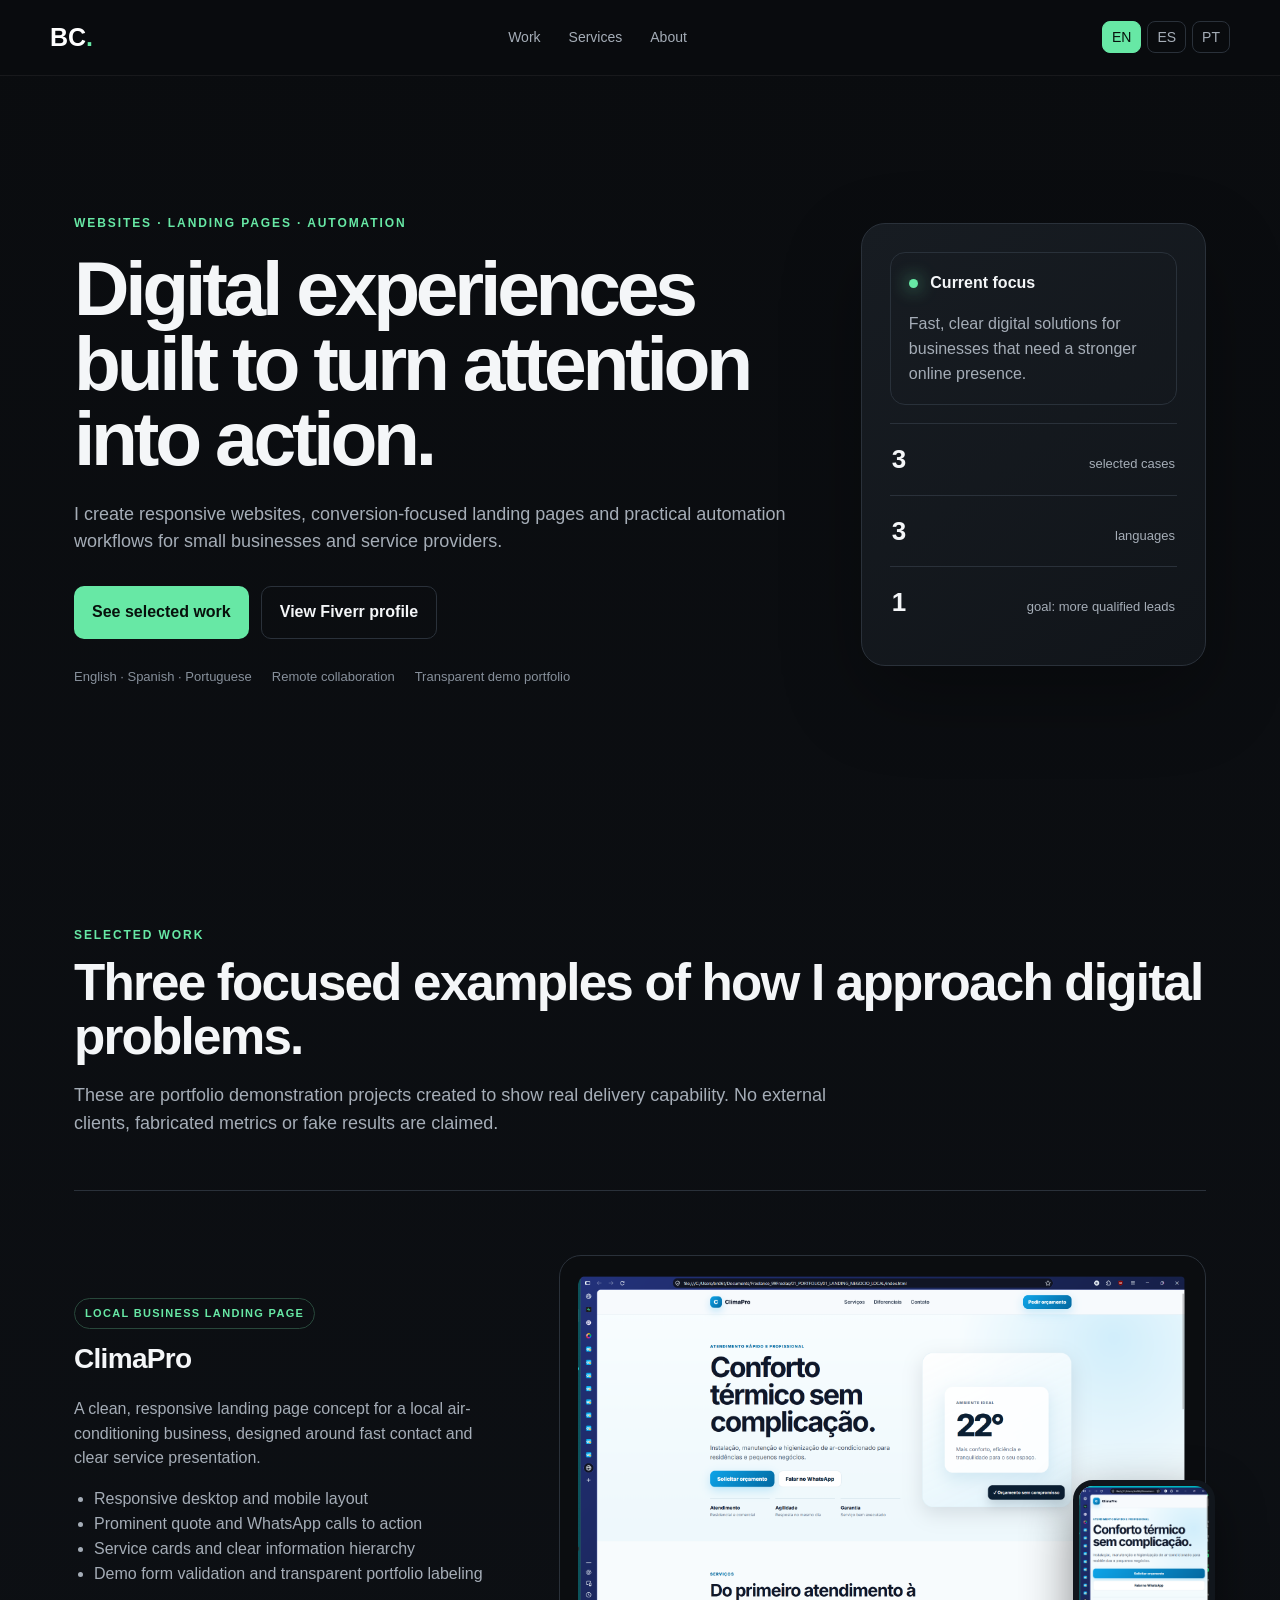
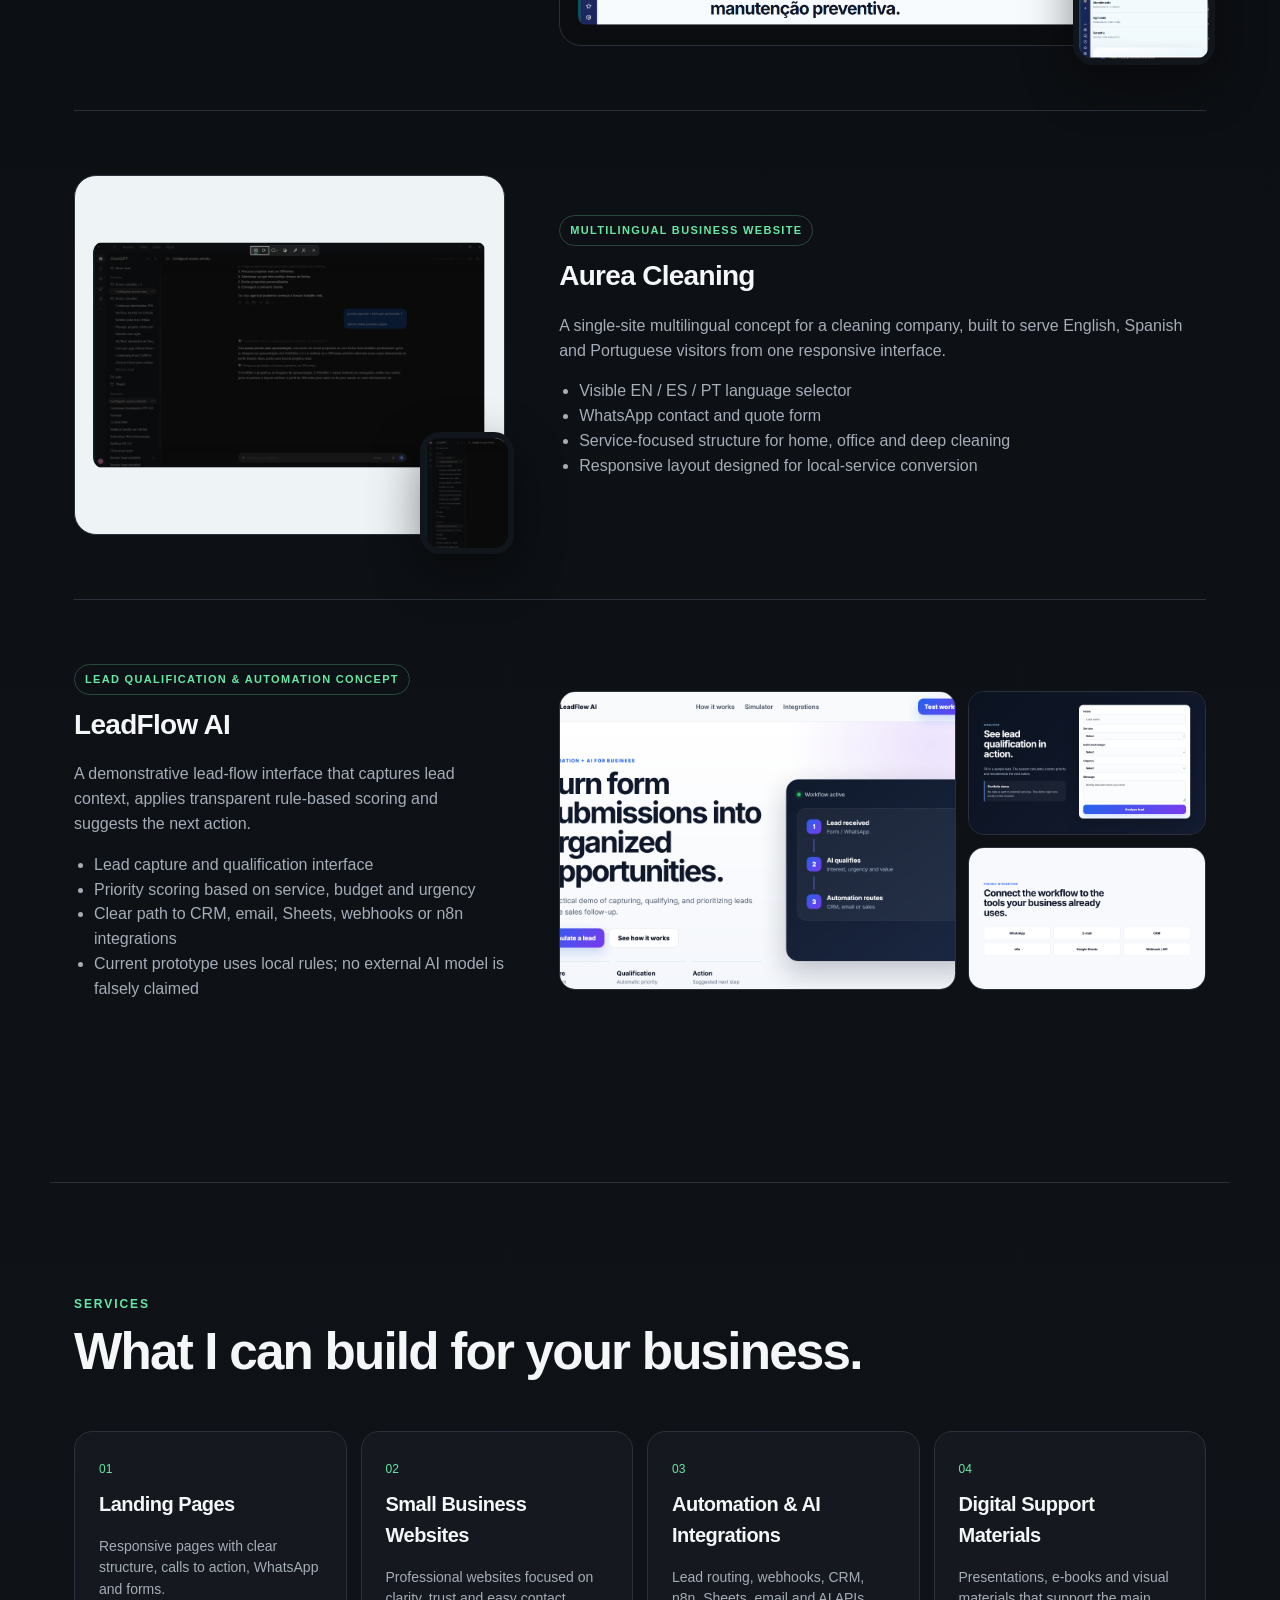
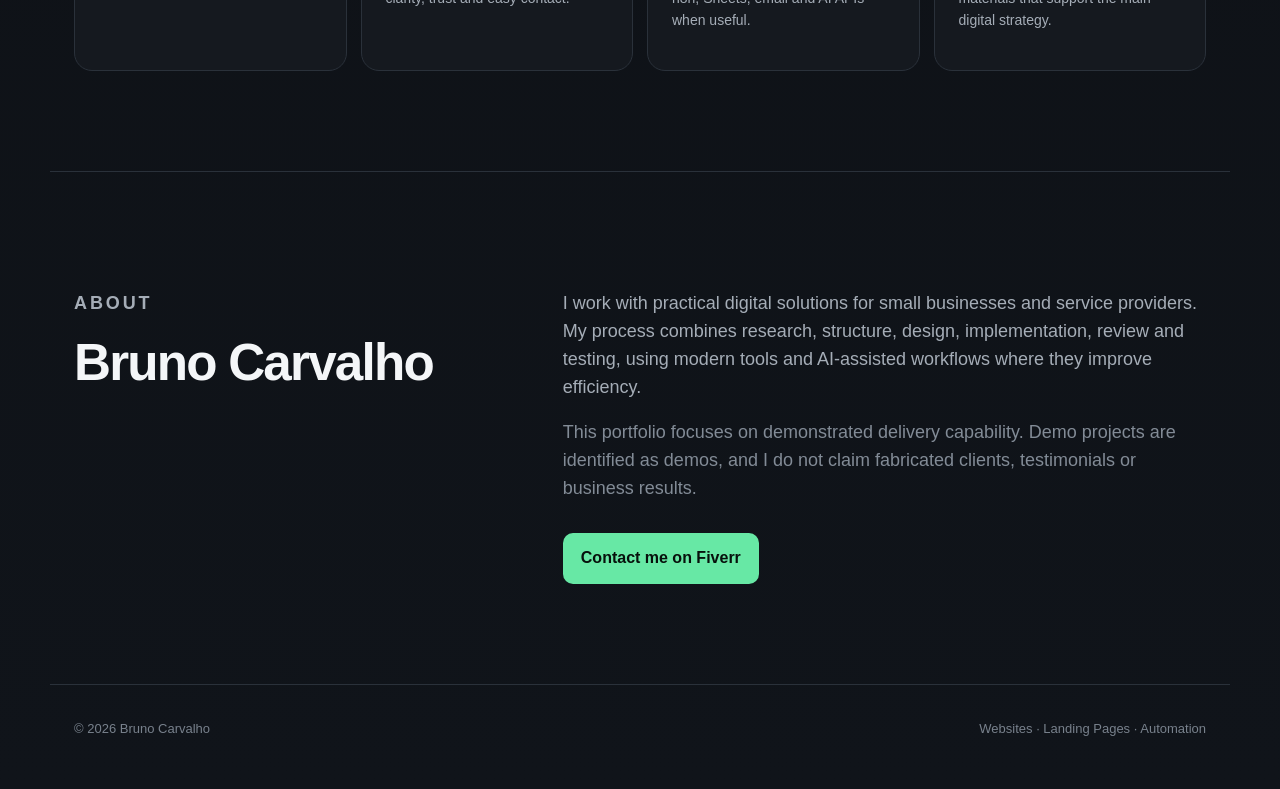
==== index.html @ 1068bb98 "Publish professional portfolio" ====
<!doctype html>
<html lang="en">
<head>
  <meta charset="utf-8">
  <meta name="viewport" content="width=device-width,initial-scale=1">
  <meta name="description" content="Portfolio of Bruno Carvalho: websites, landing pages and automation workflows for small businesses.">
  <title>Bruno Carvalho | Websites, Landing Pages & Automation</title>
  <link rel="stylesheet" href="style.css">
</head>
<body>
<header class="nav">
  <a class="brand" href="#top">BC<span>.</span></a>
  <nav>
    <a href="#work" data-i18n="navWork">Work</a>
    <a href="#services" data-i18n="navServices">Services</a>
    <a href="#about" data-i18n="navAbout">About</a>
  </nav>
  <div class="lang" aria-label="Language selector">
    <button data-lang="en" class="active">EN</button>
    <button data-lang="es">ES</button>
    <button data-lang="pt">PT</button>
  </div>
</header>

<main id="top">
  <section class="hero">
    <div>
      <p class="eyebrow" data-i18n="eyebrow">WEBSITES · LANDING PAGES · AUTOMATION</p>
      <h1 data-i18n="heroTitle">Digital experiences built to turn attention into action.</h1>
      <p class="hero-copy" data-i18n="heroCopy">I create responsive websites, conversion-focused landing pages and practical automation workflows for small businesses and service providers.</p>
      <div class="hero-actions">
        <a class="btn primary" href="#work" data-i18n="seeWork">See selected work</a>
        <a class="btn ghost" href="https://www.fiverr.com/bndelax" target="_blank" rel="noopener" data-i18n="fiverr">View Fiverr profile</a>
      </div>
      <div class="trust">
        <span data-i18n="languages">English · Spanish · Portuguese</span>
        <span data-i18n="remote">Remote collaboration</span>
        <span data-i18n="demoNote">Transparent demo portfolio</span>
      </div>
    </div>
    <div class="hero-card">
      <div class="mini-card">
        <span class="dot"></span>
        <strong data-i18n="focus">Current focus</strong>
        <p data-i18n="focusText">Fast, clear digital solutions for businesses that need a stronger online presence.</p>
      </div>
      <div class="metric"><b>3</b><span data-i18n="cases">selected cases</span></div>
      <div class="metric"><b>3</b><span data-i18n="langs">languages</span></div>
      <div class="metric"><b>1</b><span data-i18n="goal">goal: more qualified leads</span></div>
    </div>
  </section>

  <section id="work" class="section">
    <div class="section-head">
      <p class="eyebrow" data-i18n="selectedWork">SELECTED WORK</p>
      <h2 data-i18n="workTitle">Three focused examples of how I approach digital problems.</h2>
      <p data-i18n="workIntro">These are portfolio demonstration projects created to show real delivery capability. No external clients, fabricated metrics or fake results are claimed.</p>
    </div>

    <article class="case">
      <div class="case-copy">
        <span class="tag" data-i18n="case1Tag">LOCAL BUSINESS LANDING PAGE</span>
        <h3>ClimaPro</h3>
        <p data-i18n="case1Intro">A clean, responsive landing page concept for a local air-conditioning business, designed around fast contact and clear service presentation.</p>
        <ul>
          <li data-i18n="case1a">Responsive desktop and mobile layout</li>
          <li data-i18n="case1b">Prominent quote and WhatsApp calls to action</li>
          <li data-i18n="case1c">Service cards and clear information hierarchy</li>
          <li data-i18n="case1d">Demo form validation and transparent portfolio labeling</li>
        </ul>
      </div>
      <div class="case-media">
        <img src="assets/climapro-desktop.png" alt="ClimaPro desktop preview">
        <img class="phone" src="assets/climapro-mobile.png" alt="ClimaPro mobile preview">
      </div>
    </article>

    <article class="case reverse">
      <div class="case-copy">
        <span class="tag" data-i18n="case2Tag">MULTILINGUAL BUSINESS WEBSITE</span>
        <h3>Aurea Cleaning</h3>
        <p data-i18n="case2Intro">A single-site multilingual concept for a cleaning company, built to serve English, Spanish and Portuguese visitors from one responsive interface.</p>
        <ul>
          <li data-i18n="case2a">Visible EN / ES / PT language selector</li>
          <li data-i18n="case2b">WhatsApp contact and quote form</li>
          <li data-i18n="case2c">Service-focused structure for home, office and deep cleaning</li>
          <li data-i18n="case2d">Responsive layout designed for local-service conversion</li>
        </ul>
      </div>
      <div class="case-media light">
        <img src="assets/aurea-desktop.png" alt="Aurea Cleaning desktop preview">
        <img class="phone" src="assets/aurea-mobile.png" alt="Aurea Cleaning mobile preview">
      </div>
    </article>

    <article class="case">
      <div class="case-copy">
        <span class="tag" data-i18n="case3Tag">LEAD QUALIFICATION & AUTOMATION CONCEPT</span>
        <h3>LeadFlow AI</h3>
        <p data-i18n="case3Intro">A demonstrative lead-flow interface that captures lead context, applies transparent rule-based scoring and suggests the next action.</p>
        <ul>
          <li data-i18n="case3a">Lead capture and qualification interface</li>
          <li data-i18n="case3b">Priority scoring based on service, budget and urgency</li>
          <li data-i18n="case3c">Clear path to CRM, email, Sheets, webhooks or n8n integrations</li>
          <li data-i18n="case3d">Current prototype uses local rules; no external AI model is falsely claimed</li>
        </ul>
      </div>
      <div class="gallery">
        <img src="assets/leadflow-cover.png" alt="LeadFlow AI overview">
        <img src="assets/leadflow-simulator.png" alt="LeadFlow AI simulator">
        <img src="assets/leadflow-integrations.png" alt="LeadFlow AI integrations">
      </div>
    </article>
  </section>

  <section id="services" class="section services">
    <div class="section-head">
      <p class="eyebrow" data-i18n="servicesEyebrow">SERVICES</p>
      <h2 data-i18n="servicesTitle">What I can build for your business.</h2>
    </div>
    <div class="service-grid">
      <div class="service"><span>01</span><h3 data-i18n="svc1">Landing Pages</h3><p data-i18n="svc1p">Responsive pages with clear structure, calls to action, WhatsApp and forms.</p></div>
      <div class="service"><span>02</span><h3 data-i18n="svc2">Small Business Websites</h3><p data-i18n="svc2p">Professional websites focused on clarity, trust and easy contact.</p></div>
      <div class="service"><span>03</span><h3 data-i18n="svc3">Automation & AI Integrations</h3><p data-i18n="svc3p">Lead routing, webhooks, CRM, n8n, Sheets, email and AI APIs when useful.</p></div>
      <div class="service"><span>04</span><h3 data-i18n="svc4">Digital Support Materials</h3><p data-i18n="svc4p">Presentations, e-books and visual materials that support the main digital strategy.</p></div>
    </div>
  </section>

  <section id="about" class="section about">
    <div>
      <p class="eyebrow" data-i18n="aboutEyebrow">ABOUT</p>
      <h2>Bruno Carvalho</h2>
    </div>
    <div>
      <p data-i18n="aboutText">I work with practical digital solutions for small businesses and service providers. My process combines research, structure, design, implementation, review and testing, using modern tools and AI-assisted workflows where they improve efficiency.</p>
      <p class="muted" data-i18n="aboutHonesty">This portfolio focuses on demonstrated delivery capability. Demo projects are identified as demos, and I do not claim fabricated clients, testimonials or business results.</p>
      <div class="hero-actions">
        <a class="btn primary" href="https://www.fiverr.com/bndelax" target="_blank" rel="noopener" data-i18n="contactFiverr">Contact me on Fiverr</a>
      </div>
    </div>
  </section>
</main>

<footer>
  <span>© 2026 Bruno Carvalho</span>
  <span data-i18n="footer">Websites · Landing Pages · Automation</span>
</footer>
<script src="script.js"></script>
</body>
</html>
---- style.css ----
:root{--bg:#0d0f12;--card:#15191f;--card2:#1b2027;--text:#f4f6f8;--muted:#a5adb7;--line:#2a313a;--accent:#67e8a5;--white:#fff;--max:1180px}*{box-sizing:border-box}html{scroll-behavior:smooth}body{margin:0;font-family:Inter,Arial,sans-serif;background:linear-gradient(180deg,#0a0c0f 0%,#10141a 100%);color:var(--text);line-height:1.55}.nav{position:sticky;top:0;z-index:20;display:flex;align-items:center;justify-content:space-between;padding:18px max(24px,calc((100vw - var(--max))/2));background:rgba(10,12,15,.88);backdrop-filter:blur(16px);border-bottom:1px solid rgba(255,255,255,.06)}.brand{font-weight:800;font-size:25px;color:white;text-decoration:none}.brand span{color:var(--accent)}nav{display:flex;gap:28px}nav a,.lang button{color:var(--muted);text-decoration:none;font-size:14px}.lang{display:flex;gap:6px}.lang button{background:transparent;border:1px solid var(--line);border-radius:8px;padding:7px 9px;cursor:pointer}.lang button.active{color:#07110c;background:var(--accent);border-color:var(--accent)}main{overflow:hidden}.hero,.section,footer{max-width:var(--max);margin:auto}.hero{min-height:82vh;display:grid;grid-template-columns:1.35fr .65fr;gap:70px;align-items:center;padding:90px 24px}.eyebrow{font-size:12px;letter-spacing:.16em;font-weight:800;color:var(--accent)}h1{font-size:clamp(48px,6vw,82px);line-height:.98;letter-spacing:-.055em;max-width:900px;margin:18px 0 24px}h2{font-size:clamp(34px,4vw,55px);line-height:1.05;letter-spacing:-.035em;margin:12px 0 18px}h3{font-size:28px;letter-spacing:-.025em;margin:8px 0 16px}.hero-copy,.section-head>p:last-child,.about p{font-size:18px;color:var(--muted);max-width:760px}.hero-actions{display:flex;gap:12px;flex-wrap:wrap;margin-top:30px}.btn{display:inline-flex;align-items:center;justify-content:center;padding:13px 18px;border-radius:10px;text-decoration:none;font-weight:700}.primary{background:var(--accent);color:#07110c}.ghost{border:1px solid var(--line);color:var(--text)}.trust{display:flex;gap:20px;flex-wrap:wrap;color:#87909b;font-size:13px;margin-top:28px}.hero-card{background:linear-gradient(145deg,#171c22,#11151a);border:1px solid var(--line);border-radius:24px;padding:28px;box-shadow:0 30px 80px rgba(0,0,0,.3)}.mini-card{border:1px solid #29313a;border-radius:15px;padding:18px;margin-bottom:18px}.mini-card p{color:var(--muted);margin-bottom:0}.dot{display:inline-block;width:9px;height:9px;border-radius:50%;background:var(--accent);margin-right:8px;box-shadow:0 0 18px var(--accent)}.metric{display:flex;justify-content:space-between;align-items:baseline;border-top:1px solid var(--line);padding:15px 2px}.metric b{font-size:26px}.metric span{font-size:13px;color:var(--muted)}.section{padding:100px 24px}.section-head{margin-bottom:52px}.case{display:grid;grid-template-columns:.8fr 1.2fr;gap:54px;align-items:center;padding:64px 0;border-top:1px solid var(--line)}.case.reverse{grid-template-columns:.8fr 1.2fr}.case.reverse .case-copy{order:2}.case.reverse .case-media{order:1}.tag{display:inline-block;font-size:11px;font-weight:800;letter-spacing:.12em;color:var(--accent);border:1px solid #28483b;border-radius:20px;padding:6px 10px}.case-copy p,.case-copy li{color:var(--muted)}.case-copy ul{padding-left:20px}.case-media{position:relative;background:#0b0d10;border:1px solid var(--line);border-radius:22px;padding:18px;min-height:360px;display:flex;align-items:center}.case-media.light{background:#eef3f6}.case-media>img:first-child{width:100%;border-radius:12px;display:block}.case-media .phone{position:absolute;width:22%;right:-10px;bottom:-20px;border:6px solid #11161c;border-radius:20px;box-shadow:0 18px 50px rgba(0,0,0,.45)}.gallery{display:grid;grid-template-columns:1.25fr .75fr;gap:12px}.gallery img{width:100%;height:100%;object-fit:cover;border:1px solid var(--line);border-radius:16px}.gallery img:first-child{grid-row:span 2}.services{border-top:1px solid var(--line)}.service-grid{display:grid;grid-template-columns:repeat(4,1fr);gap:14px}.service{background:var(--card);border:1px solid var(--line);border-radius:18px;padding:24px}.service span{color:var(--accent);font-size:12px}.service h3{font-size:20px}.service p{color:var(--muted);font-size:14px}.about{display:grid;grid-template-columns:.8fr 1.2fr;gap:60px;border-top:1px solid var(--line)}.muted{color:#828b96!important}footer{display:flex;justify-content:space-between;padding:34px 24px 50px;color:#78818c;font-size:13px;border-top:1px solid var(--line)}@media(max-width:900px){nav{display:none}.hero,.case,.case.reverse,.about{grid-template-columns:1fr}.hero{padding-top:60px;min-height:auto}.case.reverse .case-copy,.case.reverse .case-media{order:initial}.service-grid{grid-template-columns:1fr 1fr}.gallery{grid-template-columns:1fr}.gallery img:first-child{grid-row:auto}.case-media .phone{right:10px;bottom:-25px}.trust{gap:10px}}@media(max-width:580px){.nav{padding:14px 16px}.hero,.section{padding-left:16px;padding-right:16px}.hero{gap:36px}.service-grid{grid-template-columns:1fr}.case{gap:28px;padding:44px 0}.case-media{min-height:240px;padding:10px}.case-media .phone{width:29%;border-width:4px}.lang button{padding:6px 7px}footer{flex-direction:column;gap:8px}}
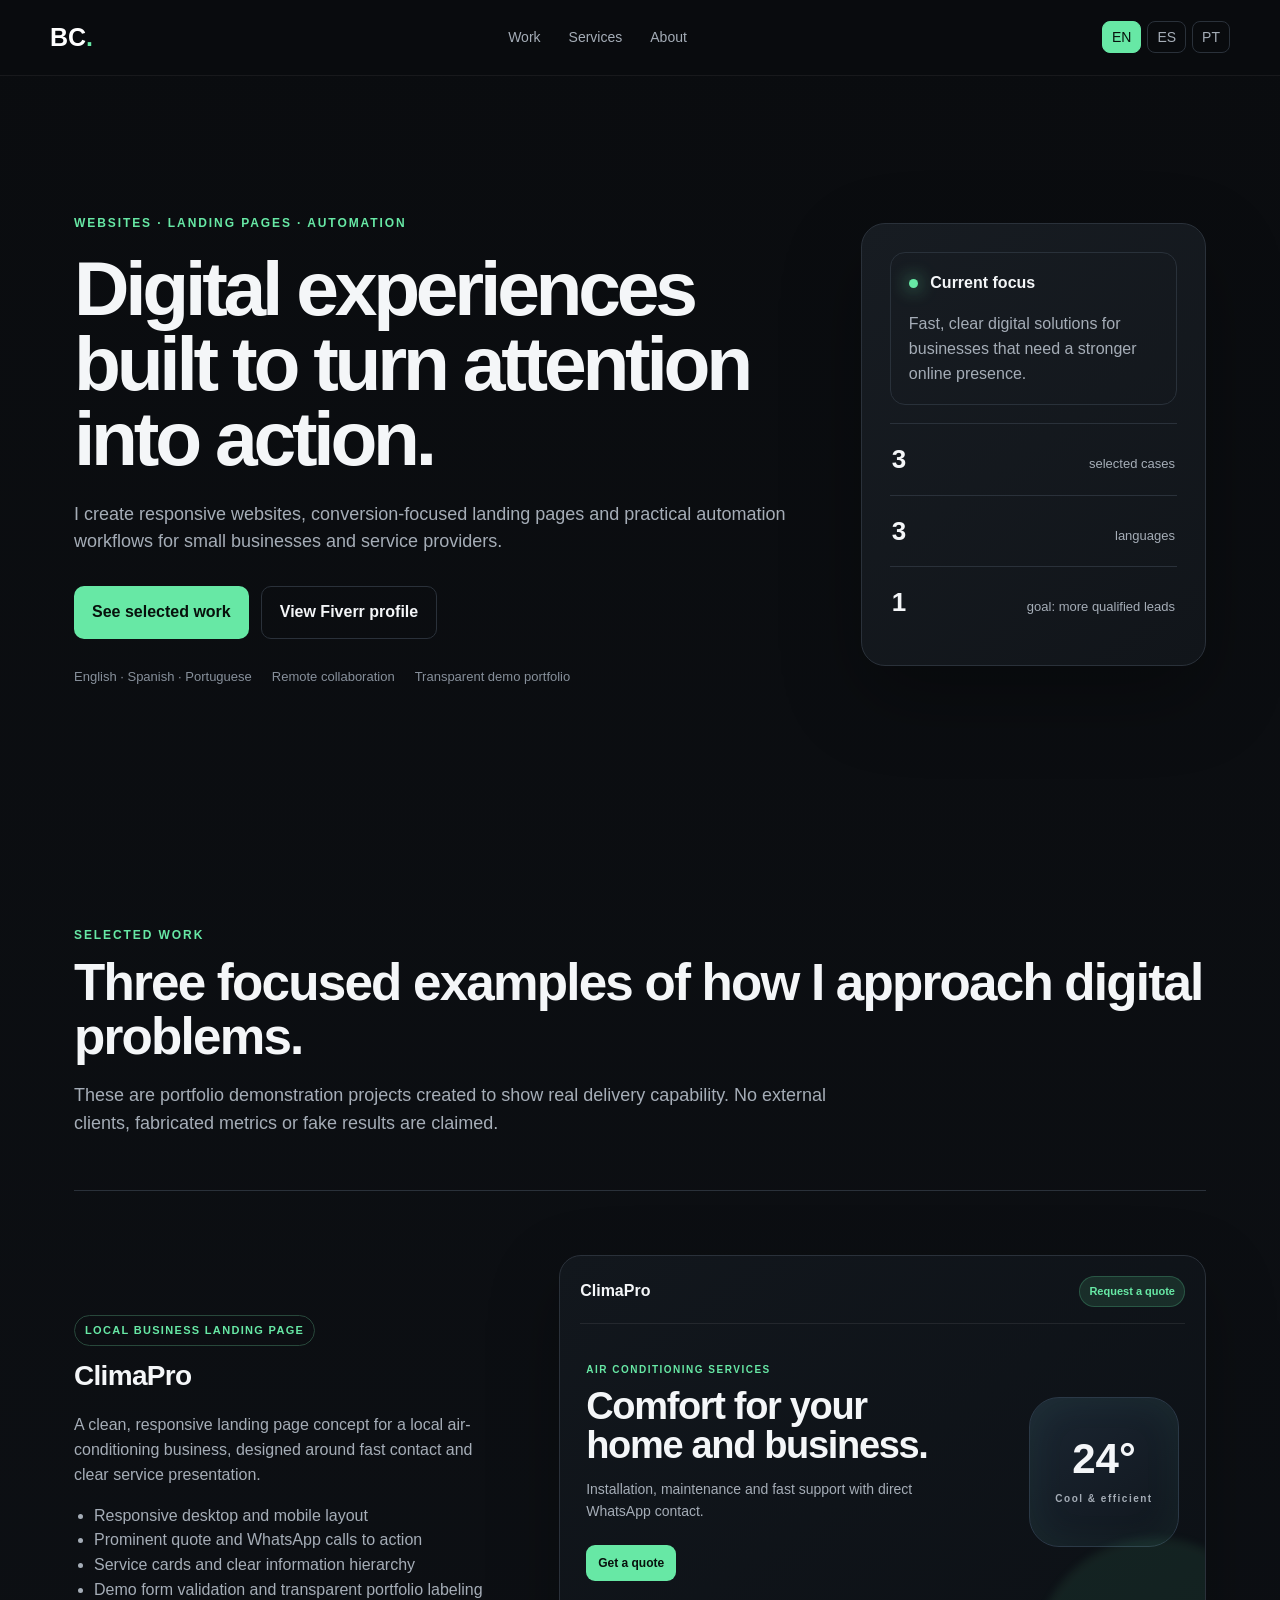
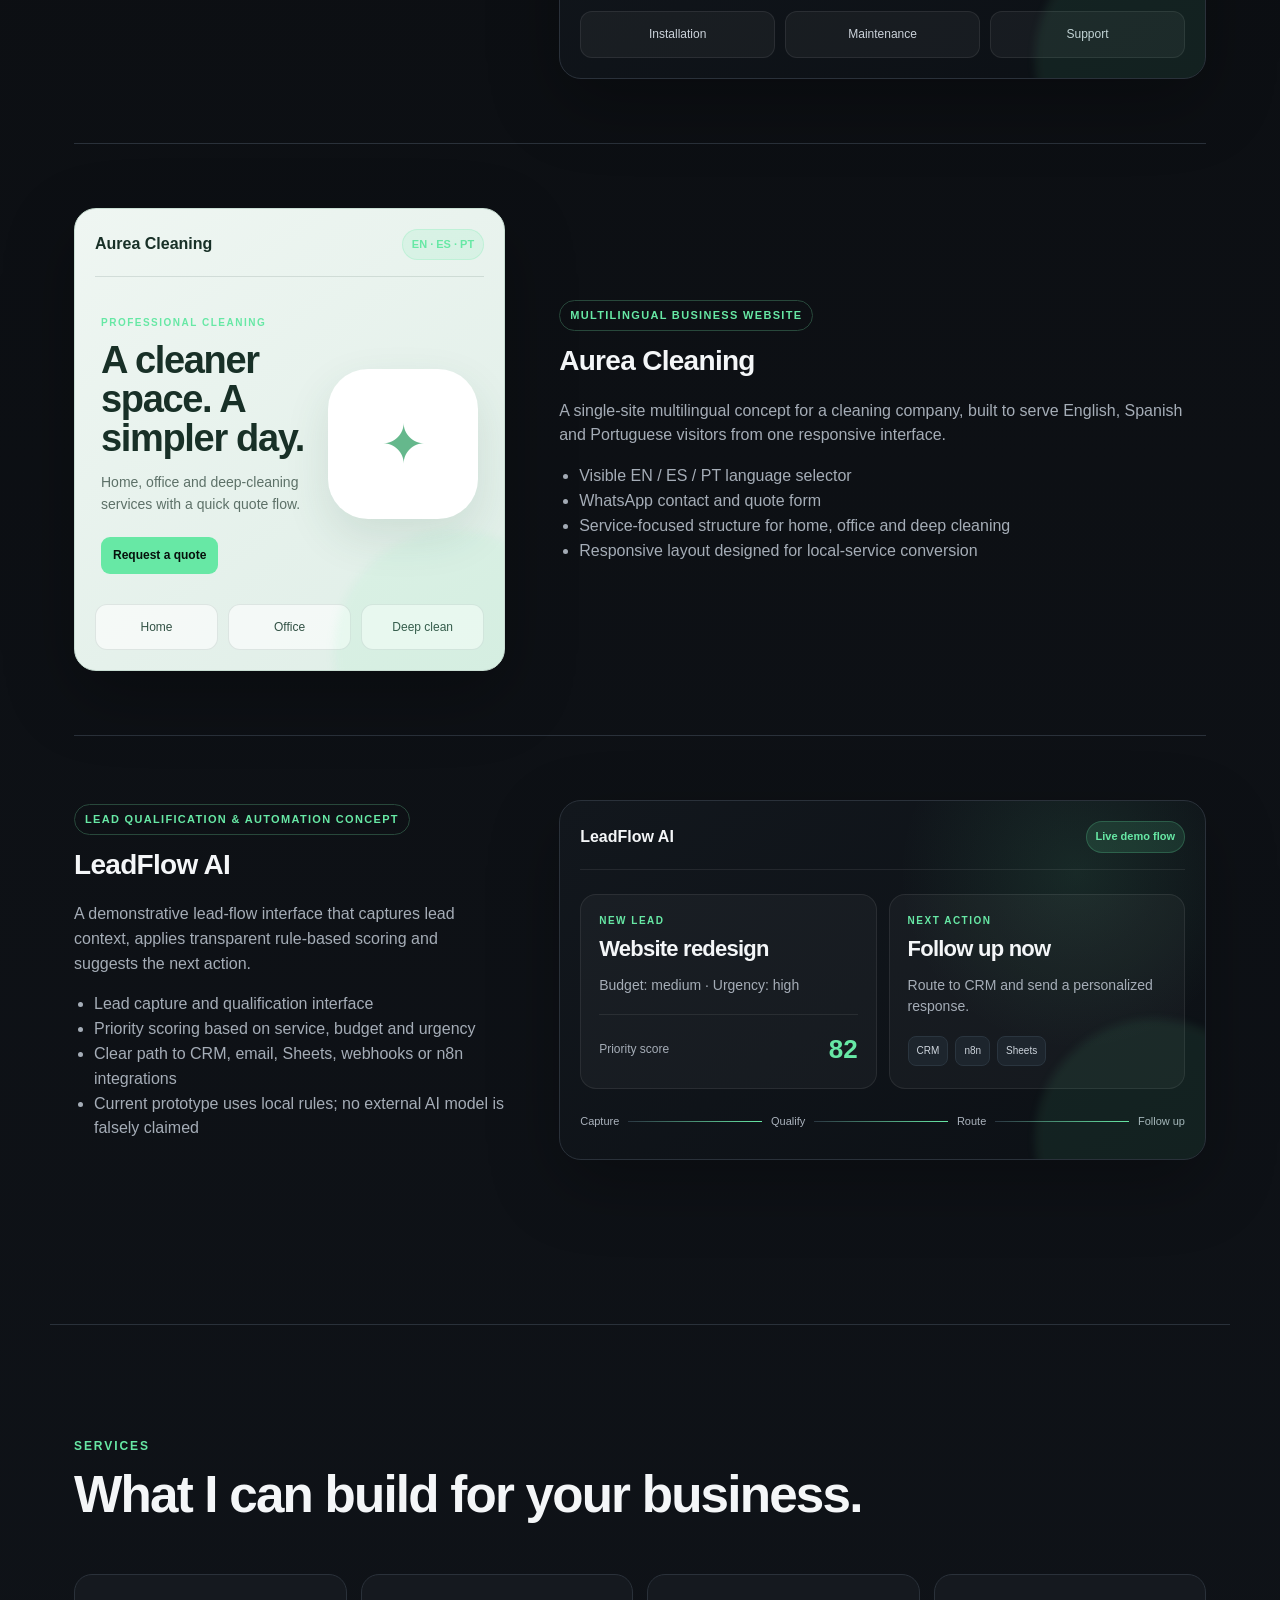
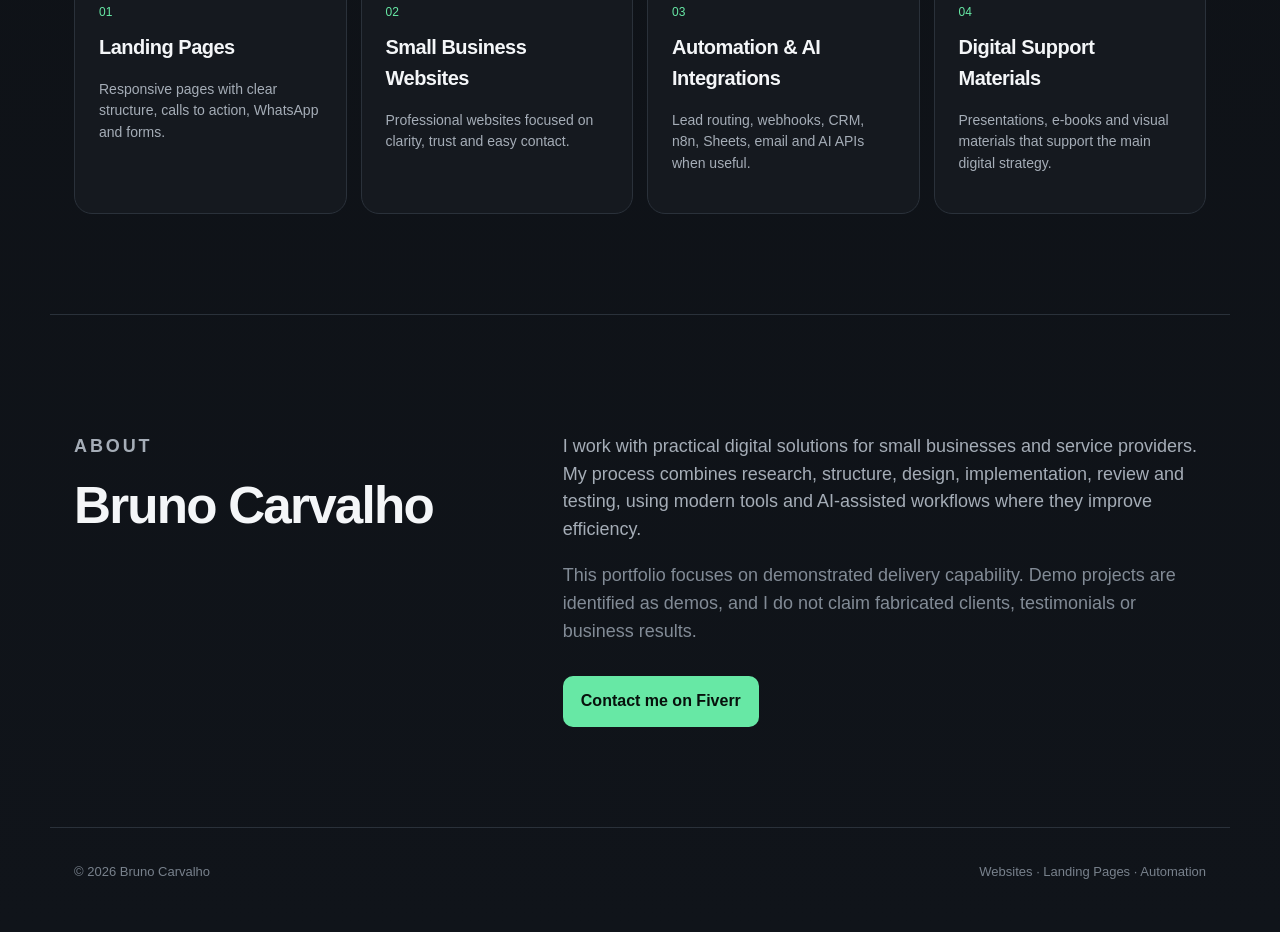
==== commit b069ceb1: "Clean portfolio project previews" ====
--- a/index.html
+++ b/index.html
@@ -69,9 +69,18 @@
           <li data-i18n="case1d">Demo form validation and transparent portfolio labeling</li>
         </ul>
       </div>
-      <div class="case-media">
-        <img src="assets/climapro-desktop.png" alt="ClimaPro desktop preview">
-        <img class="phone" src="assets/climapro-mobile.png" alt="ClimaPro mobile preview">
+      <div class="project-preview climate-preview" aria-label="ClimaPro landing page preview">
+        <div class="preview-top"><span>ClimaPro</span><span class="preview-pill">Request a quote</span></div>
+        <div class="preview-hero">
+          <div>
+            <small>AIR CONDITIONING SERVICES</small>
+            <strong>Comfort for your home and business.</strong>
+            <p>Installation, maintenance and fast support with direct WhatsApp contact.</p>
+            <span class="preview-cta">Get a quote</span>
+          </div>
+          <div class="preview-device"><span>24°</span><small>Cool & efficient</small></div>
+        </div>
+        <div class="preview-cards"><span>Installation</span><span>Maintenance</span><span>Support</span></div>
       </div>
     </article>
 
@@ -87,9 +96,18 @@
           <li data-i18n="case2d">Responsive layout designed for local-service conversion</li>
         </ul>
       </div>
-      <div class="case-media light">
-        <img src="assets/aurea-desktop.png" alt="Aurea Cleaning desktop preview">
-        <img class="phone" src="assets/aurea-mobile.png" alt="Aurea Cleaning mobile preview">
+      <div class="project-preview cleaning-preview" aria-label="Aurea Cleaning website preview">
+        <div class="preview-top"><span>Aurea Cleaning</span><span class="preview-langs">EN · ES · PT</span></div>
+        <div class="preview-hero">
+          <div>
+            <small>PROFESSIONAL CLEANING</small>
+            <strong>A cleaner space. A simpler day.</strong>
+            <p>Home, office and deep-cleaning services with a quick quote flow.</p>
+            <span class="preview-cta">Request a quote</span>
+          </div>
+          <div class="preview-spark">✦</div>
+        </div>
+        <div class="preview-cards"><span>Home</span><span>Office</span><span>Deep clean</span></div>
       </div>
     </article>
 
@@ -105,10 +123,23 @@
           <li data-i18n="case3d">Current prototype uses local rules; no external AI model is falsely claimed</li>
         </ul>
       </div>
-      <div class="gallery">
-        <img src="assets/leadflow-cover.png" alt="LeadFlow AI overview">
-        <img src="assets/leadflow-simulator.png" alt="LeadFlow AI simulator">
-        <img src="assets/leadflow-integrations.png" alt="LeadFlow AI integrations">
+      <div class="project-preview lead-preview" aria-label="LeadFlow AI interface preview">
+        <div class="preview-top"><span>LeadFlow AI</span><span class="preview-pill">Live demo flow</span></div>
+        <div class="lead-grid">
+          <div class="lead-panel">
+            <small>NEW LEAD</small>
+            <strong>Website redesign</strong>
+            <p>Budget: medium · Urgency: high</p>
+            <div class="score-row"><span>Priority score</span><b>82</b></div>
+          </div>
+          <div class="lead-panel">
+            <small>NEXT ACTION</small>
+            <strong>Follow up now</strong>
+            <p>Route to CRM and send a personalized response.</p>
+            <div class="integration-row"><span>CRM</span><span>n8n</span><span>Sheets</span></div>
+          </div>
+        </div>
+        <div class="flow-line"><span>Capture</span><i></i><span>Qualify</span><i></i><span>Route</span><i></i><span>Follow up</span></div>
       </div>
     </article>
   </section>
--- a/style.css
+++ b/style.css
@@ -1 +1,33 @@
-:root{--bg:#0d0f12;--card:#15191f;--card2:#1b2027;--text:#f4f6f8;--muted:#a5adb7;--line:#2a313a;--accent:#67e8a5;--white:#fff;--max:1180px}*{box-sizing:border-box}html{scroll-behavior:smooth}body{margin:0;font-family:Inter,Arial,sans-serif;background:linear-gradient(180deg,#0a0c0f 0%,#10141a 100%);color:var(--text);line-height:1.55}.nav{position:sticky;top:0;z-index:20;display:flex;align-items:center;justify-content:space-between;padding:18px max(24px,calc((100vw - var(--max))/2));background:rgba(10,12,15,.88);backdrop-filter:blur(16px);border-bottom:1px solid rgba(255,255,255,.06)}.brand{font-weight:800;font-size:25px;color:white;text-decoration:none}.brand span{color:var(--accent)}nav{display:flex;gap:28px}nav a,.lang button{color:var(--muted);text-decoration:none;font-size:14px}.lang{display:flex;gap:6px}.lang button{background:transparent;border:1px solid var(--line);border-radius:8px;padding:7px 9px;cursor:pointer}.lang button.active{color:#07110c;background:var(--accent);border-color:var(--accent)}main{overflow:hidden}.hero,.section,footer{max-width:var(--max);margin:auto}.hero{min-height:82vh;display:grid;grid-template-columns:1.35fr .65fr;gap:70px;align-items:center;padding:90px 24px}.eyebrow{font-size:12px;letter-spacing:.16em;font-weight:800;color:var(--accent)}h1{font-size:clamp(48px,6vw,82px);line-height:.98;letter-spacing:-.055em;max-width:900px;margin:18px 0 24px}h2{font-size:clamp(34px,4vw,55px);line-height:1.05;letter-spacing:-.035em;margin:12px 0 18px}h3{font-size:28px;letter-spacing:-.025em;margin:8px 0 16px}.hero-copy,.section-head>p:last-child,.about p{font-size:18px;color:var(--muted);max-width:760px}.hero-actions{display:flex;gap:12px;flex-wrap:wrap;margin-top:30px}.btn{display:inline-flex;align-items:center;justify-content:center;padding:13px 18px;border-radius:10px;text-decoration:none;font-weight:700}.primary{background:var(--accent);color:#07110c}.ghost{border:1px solid var(--line);color:var(--text)}.trust{display:flex;gap:20px;flex-wrap:wrap;color:#87909b;font-size:13px;margin-top:28px}.hero-card{background:linear-gradient(145deg,#171c22,#11151a);border:1px solid var(--line);border-radius:24px;padding:28px;box-shadow:0 30px 80px rgba(0,0,0,.3)}.mini-card{border:1px solid #29313a;border-radius:15px;padding:18px;margin-bottom:18px}.mini-card p{color:var(--muted);margin-bottom:0}.dot{display:inline-block;width:9px;height:9px;border-radius:50%;background:var(--accent);margin-right:8px;box-shadow:0 0 18px var(--accent)}.metric{display:flex;justify-content:space-between;align-items:baseline;border-top:1px solid var(--line);padding:15px 2px}.metric b{font-size:26px}.metric span{font-size:13px;color:var(--muted)}.section{padding:100px 24px}.section-head{margin-bottom:52px}.case{display:grid;grid-template-columns:.8fr 1.2fr;gap:54px;align-items:center;padding:64px 0;border-top:1px solid var(--line)}.case.reverse{grid-template-columns:.8fr 1.2fr}.case.reverse .case-copy{order:2}.case.reverse .case-media{order:1}.tag{display:inline-block;font-size:11px;font-weight:800;letter-spacing:.12em;color:var(--accent);border:1px solid #28483b;border-radius:20px;padding:6px 10px}.case-copy p,.case-copy li{color:var(--muted)}.case-copy ul{padding-left:20px}.case-media{position:relative;background:#0b0d10;border:1px solid var(--line);border-radius:22px;padding:18px;min-height:360px;display:flex;align-items:center}.case-media.light{background:#eef3f6}.case-media>img:first-child{width:100%;border-radius:12px;display:block}.case-media .phone{position:absolute;width:22%;right:-10px;bottom:-20px;border:6px solid #11161c;border-radius:20px;box-shadow:0 18px 50px rgba(0,0,0,.45)}.gallery{display:grid;grid-template-columns:1.25fr .75fr;gap:12px}.gallery img{width:100%;height:100%;object-fit:cover;border:1px solid var(--line);border-radius:16px}.gallery img:first-child{grid-row:span 2}.services{border-top:1px solid var(--line)}.service-grid{display:grid;grid-template-columns:repeat(4,1fr);gap:14px}.service{background:var(--card);border:1px solid var(--line);border-radius:18px;padding:24px}.service span{color:var(--accent);font-size:12px}.service h3{font-size:20px}.service p{color:var(--muted);font-size:14px}.about{display:grid;grid-template-columns:.8fr 1.2fr;gap:60px;border-top:1px solid var(--line)}.muted{color:#828b96!important}footer{display:flex;justify-content:space-between;padding:34px 24px 50px;color:#78818c;font-size:13px;border-top:1px solid var(--line)}@media(max-width:900px){nav{display:none}.hero,.case,.case.reverse,.about{grid-template-columns:1fr}.hero{padding-top:60px;min-height:auto}.case.reverse .case-copy,.case.reverse .case-media{order:initial}.service-grid{grid-template-columns:1fr 1fr}.gallery{grid-template-columns:1fr}.gallery img:first-child{grid-row:auto}.case-media .phone{right:10px;bottom:-25px}.trust{gap:10px}}@media(max-width:580px){.nav{padding:14px 16px}.hero,.section{padding-left:16px;padding-right:16px}.hero{gap:36px}.service-grid{grid-template-columns:1fr}.case{gap:28px;padding:44px 0}.case-media{min-height:240px;padding:10px}.case-media .phone{width:29%;border-width:4px}.lang button{padding:6px 7px}footer{flex-direction:column;gap:8px}}+:root{--bg:#0d0f12;--card:#15191f;--card2:#1b2027;--text:#f4f6f8;--muted:#a5adb7;--line:#2a313a;--accent:#67e8a5;--white:#fff;--max:1180px}*{box-sizing:border-box}html{scroll-behavior:smooth}body{margin:0;font-family:Inter,Arial,sans-serif;background:linear-gradient(180deg,#0a0c0f 0%,#10141a 100%);color:var(--text);line-height:1.55}.nav{position:sticky;top:0;z-index:20;display:flex;align-items:center;justify-content:space-between;padding:18px max(24px,calc((100vw - var(--max))/2));background:rgba(10,12,15,.88);backdrop-filter:blur(16px);border-bottom:1px solid rgba(255,255,255,.06)}.brand{font-weight:800;font-size:25px;color:white;text-decoration:none}.brand span{color:var(--accent)}nav{display:flex;gap:28px}nav a,.lang button{color:var(--muted);text-decoration:none;font-size:14px}.lang{display:flex;gap:6px}.lang button{background:transparent;border:1px solid var(--line);border-radius:8px;padding:7px 9px;cursor:pointer}.lang button.active{color:#07110c;background:var(--accent);border-color:var(--accent)}main{overflow:hidden}.hero,.section,footer{max-width:var(--max);margin:auto}.hero{min-height:82vh;display:grid;grid-template-columns:1.35fr .65fr;gap:70px;align-items:center;padding:90px 24px}.eyebrow{font-size:12px;letter-spacing:.16em;font-weight:800;color:var(--accent)}h1{font-size:clamp(48px,6vw,82px);line-height:.98;letter-spacing:-.055em;max-width:900px;margin:18px 0 24px}h2{font-size:clamp(34px,4vw,55px);line-height:1.05;letter-spacing:-.035em;margin:12px 0 18px}h3{font-size:28px;letter-spacing:-.025em;margin:8px 0 16px}.hero-copy,.section-head>p:last-child,.about p{font-size:18px;color:var(--muted);max-width:760px}.hero-actions{display:flex;gap:12px;flex-wrap:wrap;margin-top:30px}.btn{display:inline-flex;align-items:center;justify-content:center;padding:13px 18px;border-radius:10px;text-decoration:none;font-weight:700}.primary{background:var(--accent);color:#07110c}.ghost{border:1px solid var(--line);color:var(--text)}.trust{display:flex;gap:20px;flex-wrap:wrap;color:#87909b;font-size:13px;margin-top:28px}.hero-card{background:linear-gradient(145deg,#171c22,#11151a);border:1px solid var(--line);border-radius:24px;padding:28px;box-shadow:0 30px 80px rgba(0,0,0,.3)}.mini-card{border:1px solid #29313a;border-radius:15px;padding:18px;margin-bottom:18px}.mini-card p{color:var(--muted);margin-bottom:0}.dot{display:inline-block;width:9px;height:9px;border-radius:50%;background:var(--accent);margin-right:8px;box-shadow:0 0 18px var(--accent)}.metric{display:flex;justify-content:space-between;align-items:baseline;border-top:1px solid var(--line);padding:15px 2px}.metric b{font-size:26px}.metric span{font-size:13px;color:var(--muted)}.section{padding:100px 24px}.section-head{margin-bottom:52px}.case{display:grid;grid-template-columns:.8fr 1.2fr;gap:54px;align-items:center;padding:64px 0;border-top:1px solid var(--line)}.case.reverse{grid-template-columns:.8fr 1.2fr}.case.reverse .case-copy{order:2}.case.reverse .case-media{order:1}.tag{display:inline-block;font-size:11px;font-weight:800;letter-spacing:.12em;color:var(--accent);border:1px solid #28483b;border-radius:20px;padding:6px 10px}.case-copy p,.case-copy li{color:var(--muted)}.case-copy ul{padding-left:20px}.case-media{position:relative;background:#0b0d10;border:1px solid var(--line);border-radius:22px;padding:18px;min-height:360px;display:flex;align-items:center}.case-media.light{background:#eef3f6}.case-media>img:first-child{width:100%;border-radius:12px;display:block}.case-media .phone{position:absolute;width:22%;right:-10px;bottom:-20px;border:6px solid #11161c;border-radius:20px;box-shadow:0 18px 50px rgba(0,0,0,.45)}.gallery{display:grid;grid-template-columns:1.25fr .75fr;gap:12px}.gallery img{width:100%;height:100%;object-fit:cover;border:1px solid var(--line);border-radius:16px}.gallery img:first-child{grid-row:span 2}.services{border-top:1px solid var(--line)}.service-grid{display:grid;grid-template-columns:repeat(4,1fr);gap:14px}.service{background:var(--card);border:1px solid var(--line);border-radius:18px;padding:24px}.service span{color:var(--accent);font-size:12px}.service h3{font-size:20px}.service p{color:var(--muted);font-size:14px}.about{display:grid;grid-template-columns:.8fr 1.2fr;gap:60px;border-top:1px solid var(--line)}.muted{color:#828b96!important}footer{display:flex;justify-content:space-between;padding:34px 24px 50px;color:#78818c;font-size:13px;border-top:1px solid var(--line)}@media(max-width:900px){nav{display:none}.hero,.case,.case.reverse,.about{grid-template-columns:1fr}.hero{padding-top:60px;min-height:auto}.case.reverse .case-copy,.case.reverse .case-media{order:initial}.service-grid{grid-template-columns:1fr 1fr}.gallery{grid-template-columns:1fr}.gallery img:first-child{grid-row:auto}.case-media .phone{right:10px;bottom:-25px}.trust{gap:10px}}@media(max-width:580px){.nav{padding:14px 16px}.hero,.section{padding-left:16px;padding-right:16px}.hero{gap:36px}.service-grid{grid-template-columns:1fr}.case{gap:28px;padding:44px 0}.case-media{min-height:240px;padding:10px}.case-media .phone{width:29%;border-width:4px}.lang button{padding:6px 7px}footer{flex-direction:column;gap:8px}}
+.project-preview{position:relative;border:1px solid var(--line);border-radius:22px;padding:20px;min-height:360px;overflow:hidden;background:linear-gradient(145deg,#12171d,#0c1015);box-shadow:0 24px 70px rgba(0,0,0,.28)}
+.project-preview:before{content:"";position:absolute;inset:auto -70px -100px auto;width:240px;height:240px;border-radius:50%;background:rgba(103,232,165,.08);filter:blur(4px)}
+.preview-top{display:flex;justify-content:space-between;align-items:center;padding-bottom:16px;border-bottom:1px solid rgba(255,255,255,.08);font-weight:800}
+.preview-pill,.preview-langs{font-size:11px;padding:6px 9px;border-radius:999px;background:rgba(103,232,165,.12);color:var(--accent);border:1px solid rgba(103,232,165,.22)}
+.preview-hero{display:grid;grid-template-columns:1.35fr .65fr;gap:24px;align-items:center;padding:38px 6px 30px}
+.preview-hero small,.lead-panel small{display:block;font-size:10px;letter-spacing:.15em;color:var(--accent);font-weight:800;margin-bottom:10px}
+.preview-hero strong,.lead-panel strong{display:block;font-size:clamp(24px,3vw,38px);line-height:1.03;letter-spacing:-.035em}
+.preview-hero p,.lead-panel p{color:var(--muted);font-size:14px}
+.preview-cta{display:inline-block;margin-top:8px;padding:9px 12px;border-radius:9px;background:var(--accent);color:#07110c;font-weight:800;font-size:12px}
+.preview-device{justify-self:end;width:150px;aspect-ratio:1;border-radius:30px;background:linear-gradient(145deg,#1b2632,#10161d);display:grid;place-content:center;text-align:center;border:1px solid #2b3947;box-shadow:inset 0 0 40px rgba(103,232,165,.06)}
+.preview-device span{font-size:42px;font-weight:800}
+.preview-device small{color:var(--muted)}
+.preview-cards{display:grid;grid-template-columns:repeat(3,1fr);gap:10px}
+.preview-cards span{background:rgba(255,255,255,.045);border:1px solid rgba(255,255,255,.08);border-radius:12px;padding:13px;text-align:center;font-size:12px;color:#cbd2da}
+.cleaning-preview{background:linear-gradient(145deg,#eff6f2,#dfeee7);color:#183027;border-color:#c9ded3}
+.cleaning-preview .preview-top{border-bottom-color:rgba(17,55,41,.12)}
+.cleaning-preview .preview-hero p{color:#5d7168}
+.cleaning-preview .preview-cards span{background:rgba(255,255,255,.6);border-color:rgba(17,55,41,.1);color:#315144}
+.preview-spark{justify-self:end;width:150px;aspect-ratio:1;border-radius:40px;background:#fff;display:grid;place-content:center;font-size:54px;color:#65b88c;box-shadow:0 18px 45px rgba(39,87,66,.12)}
+
+.lead-preview{background:radial-gradient(circle at 80% 20%,rgba(103,232,165,.10),transparent 30%),linear-gradient(145deg,#12171d,#0c1015)}
+.lead-grid{display:grid;grid-template-columns:1fr 1fr;gap:12px;padding:24px 0}
+.lead-panel{background:rgba(255,255,255,.035);border:1px solid rgba(255,255,255,.08);border-radius:16px;padding:18px}
+.lead-panel strong{font-size:22px}
+.score-row{display:flex;justify-content:space-between;align-items:center;margin-top:18px;padding-top:14px;border-top:1px solid rgba(255,255,255,.08);font-size:12px;color:var(--muted)}
+.score-row b{font-size:26px;color:var(--accent)}
+.integration-row{display:flex;gap:7px;flex-wrap:wrap;margin-top:18px}
+.integration-row span{font-size:10px;padding:6px 8px;border-radius:8px;background:#1d252d;border:1px solid #2a353f;color:#cdd4dc}
+.flow-line{display:flex;align-items:center;gap:9px;flex-wrap:wrap;font-size:11px;color:#aab2bc}
+.flow-line i{height:1px;min-width:24px;flex:1;background:linear-gradient(90deg,#2b3742,var(--accent))}
+@media(max-width:900px){.preview-hero,.lead-grid{grid-template-columns:1fr}.preview-device,.preview-spark{justify-self:start;width:120px}.project-preview{min-height:auto}}
+@media(max-width:580px){.project-preview{padding:14px}.preview-hero{padding:26px 2px 20px}.preview-cards{grid-template-columns:1fr}.flow-line i{display:none}}
